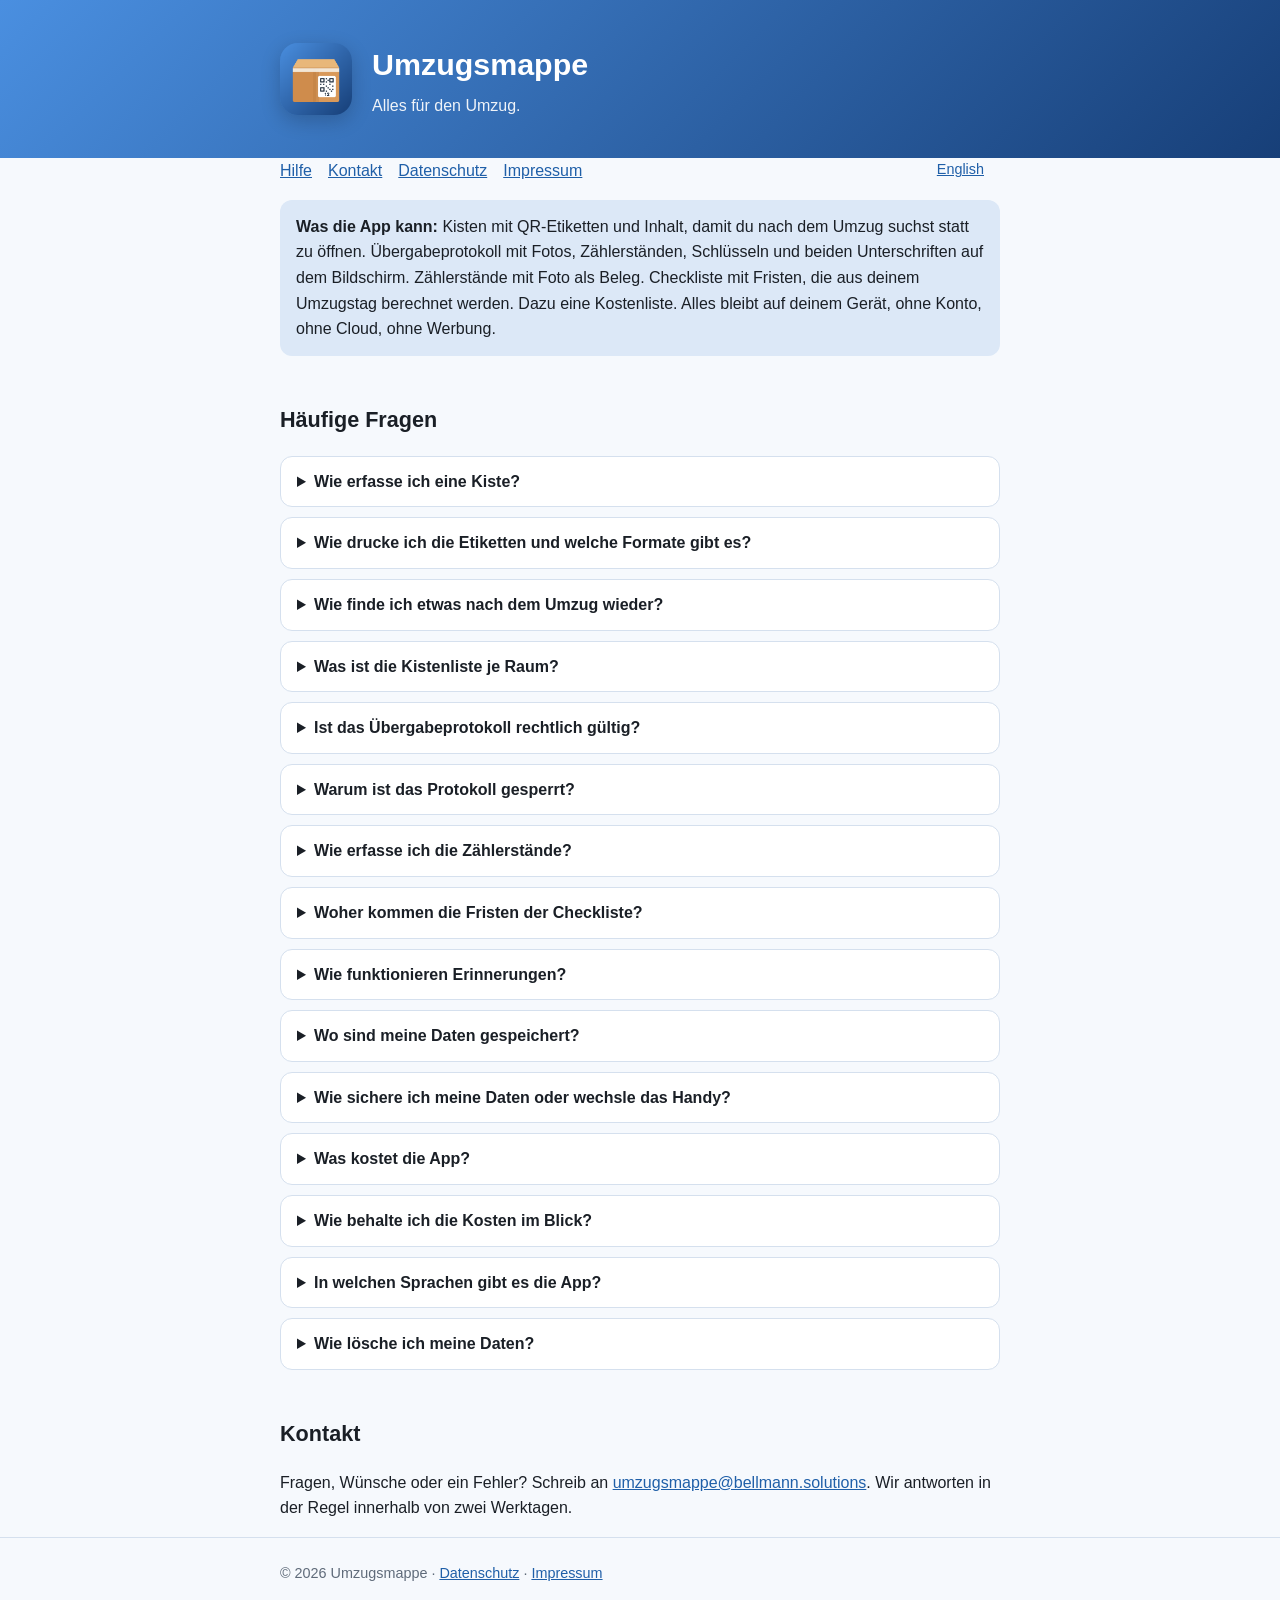
==== index.html @ b084859d "Website Umzugsmappe 2026-09-21" ====
<!doctype html>
<html lang="de">
<head>
<meta charset="utf-8">
<meta name="viewport" content="width=device-width, initial-scale=1">
<title>Umzugsmappe – Hilfe und Support</title>
<link rel="stylesheet" href="style.css">
<link rel="icon" href="icon.png">
</head>
<body>
<header><div class="wrap"><img src="icon.png" alt=""><div><h1>Umzugsmappe</h1><p>Alles für den Umzug.</p></div></div></header>
<main class="wrap">
<nav><a href="#hilfe">Hilfe</a><a href="#kontakt">Kontakt</a><a href="datenschutz.html">Datenschutz</a><a href="impressum.html">Impressum</a><span class="lang"><a href="support.html">English</a></span></nav>

<p class="note"><strong>Was die App kann:</strong> Kisten mit QR-Etiketten und Inhalt, damit du nach dem Umzug suchst statt zu öffnen. Übergabeprotokoll mit Fotos, Zählerständen, Schlüsseln und beiden Unterschriften auf dem Bildschirm. Zählerstände mit Foto als Beleg. Checkliste mit Fristen, die aus deinem Umzugstag berechnet werden. Dazu eine Kostenliste. Alles bleibt auf deinem Gerät, ohne Konto, ohne Cloud, ohne Werbung.</p>

<h2 id="hilfe">Häufige Fragen</h2>
<details><summary>Wie erfasse ich eine Kiste?</summary><p>Tippe im Reiter Kisten auf „Neue Kiste“. Die Nummer wird automatisch vergeben, du wählst den Zielraum und Kennzeichen wie „Zerbrechlich“, „Schwer“ oder „Zuerst auspacken“. Fotografiere die offene Kiste, bevor du sie zuklebst. Dann erfasse den Inhalt mit „Speichern und Inhalt erfassen“: Kamera, Name, fertig. Suchbegriffe wie „Küche, Elektro“ helfen später beim Wiederfinden. Mit „Speichern und nächsten anlegen“ geht es Schlag auf Schlag weiter, die letzte Kiste bleibt vorbelegt.</p></details>
<details><summary>Wie drucke ich die Etiketten und welche Formate gibt es?</summary><p>Unter Kisten › Menü › „Etiketten und Listen“ erstellst du ein A4-PDF. Zur Wahl stehen drei gängige Formate für Klebeetiketten: 8 je Blatt (105 × 74 mm), 12 je Blatt (105 × 48 mm) und 24 je Blatt (70 × 37 mm). Oder du druckst auf normales Papier mit Schnittlinien. Ein angefangenes Blatt nutzt du weiter, indem du die schon verbrauchten Felder am Anfang überspringst. Jedes Etikett zeigt Kistennummer, Raum, Kennzeichen und einen QR-Code. Drucken geht direkt über den Systemdialog, oder du schickst die PDF an den Computer. Etikettenbögen sind Teil von Premium.</p></details>
<details><summary>Wie finde ich etwas nach dem Umzug wieder?</summary><p>Tippe den Namen in die Suche auf dem Start, zum Beispiel „Wasserkocher“. Der Treffer zeigt die Kistennummer, den Zielraum und, wenn du es eingetragen hast, den Raum, in dem die Kiste gerade steht, etwa „Kiste 12, Küche, steht im Schlafzimmer“. Scannst du das QR-Etikett einer Kiste, öffnet sich ihr Inhalt. Markiere Kisten als angekommen oder ausgepackt, dann siehst du den Fortschritt je Raum.</p></details>
<details><summary>Was ist die Kistenliste je Raum?</summary><p>Eine PDF mit einer Seite je Raum, die du im neuen Zuhause an die Tür hängst. Darauf stehen alle Kisten, die in diesen Raum gehören, mit ihrem Inhalt. So wissen deine Helfer ohne Nachfragen, was wohin kommt. Du findest sie unter Kisten › Menü › „Etiketten und Listen“. Kistenlisten sind Teil von Premium.</p></details>
<details><summary>Ist das Übergabeprotokoll rechtlich gültig?</summary><p>Ein Übergabeprotokoll ist gesetzlich nicht vorgeschrieben. Sobald aber beide Parteien unterschreiben, hat es Urkundencharakter und dient als Beweis für den Zustand der Wohnung bei der Übergabe. Was nicht drinsteht, gilt später als nicht vorhanden. Deshalb sperrt die App das Protokoll nach beiden Unterschriften, datiert jeden Nachtrag und schreibt Datum und Uhrzeit der Unterschrift in die PDF. Beide Seiten sollten die PDF bekommen. Die App gibt keine Rechtsberatung. Bei Streit helfen Mieterverein, Anwalt oder Verbraucherzentrale.</p></details>
<details><summary>Warum ist das Protokoll gesperrt?</summary><p>Nach beiden Unterschriften darf sich nichts mehr ändern, sonst wäre das Dokument als Beweis wertlos. Deshalb lassen sich Räume, Mängel, Zählerstände und Schlüssel danach nicht mehr bearbeiten. Spätere Absprachen, zum Beispiel „Dübellöcher am 2. Juli verschlossen, vom Vermieter geprüft“, trägst du als Nachtrag ein. Jeder Nachtrag bekommt automatisch das Datum und erscheint in der PDF unter den Unterschriften.</p></details>
<details><summary>Wie erfasse ich die Zählerstände?</summary><p>Im Reiter Zähler legst du für die alte und die neue Wohnung Strom, Gas, Wasser kalt und warm, Heizung oder Wärmemengenzähler an, mit Zählernummer, Stand, Datum und einem Foto der Anzeige. Das Foto ist dein Beleg. Die Stände exportierst du als PDF oder CSV für Versorger und Vermieter, außerdem gehören sie ins Übergabeprotokoll. Mit „Am Umzugstag erinnern“ meldet sich die App morgens um 8 Uhr, bevor die Möbel kommen.</p></details>
<details><summary>Woher kommen die Fristen der Checkliste?</summary><p>Jede Aufgabe hat einen typischen Vorlauf vor oder nach dem Umzugstag, zum Beispiel die Kündigung drei Monate vorher oder die Ummeldung zwei Wochen danach. Die App rechnet daraus das konkrete Datum. Änderst du den Umzugstag, wandern die Fristen mit, außer denen, die du selbst gesetzt hast. Die deutsche Fassung nennt bei jeder Aufgabe das zugrunde liegende Gesetz oder die Quelle mit Stand 2026, etwa § 573c BGB für die Kündigungsfrist oder § 17 BMG für die Ummeldung. In den anderen Sprachen ist die Checkliste allgemein gehalten. Fristen, Gebühren und Beträge können sich ändern, prüfe sie vor Ort. Die App gibt keine Rechts- oder Steuerberatung.</p></details>
<details><summary>Wie funktionieren Erinnerungen?</summary><p>In jeder Aufgabe der Checkliste schaltest du „Erinnern“ ein, dann meldet sich die App am Fälligkeitstag um 9 Uhr. Mit „Erinnerungen für alle Fristen“ setzt du sie für alle offenen Aufgaben auf einmal. Für die Zähler gibt es die Erinnerung am Umzugstag. Alle Erinnerungen werden lokal auf deinem Gerät geplant, ein Server ist nicht beteiligt. Dafür muss die App Mitteilungen zeigen dürfen.</p></details>
<details><summary>Wo sind meine Daten gespeichert?</summary><p>Ausschließlich auf deinem Gerät. Es gibt kein Konto, keine Cloud und keinen Server. Fotos, Unterschriften und Adressen verlassen dein Handy nur, wenn du selbst eine PDF oder eine Sicherung teilst, zum Beispiel per Mail oder AirDrop. Details in der <a href="datenschutz.html">Datenschutzerklärung</a>.</p></details>
<details><summary>Wie sichere ich meine Daten oder wechsle das Handy?</summary><p>In den Einstellungen schreibt „Sicherung erstellen“ alles in eine Datei: Kisten, Inhalte, Fotos, Protokolle, Zählerstände, Checkliste und Kosten. Auf Wunsch schützt du die Datei mit einem Passwort, dann wird sie mit AES verschlüsselt. Ohne das Passwort lässt sie sich nicht wiederherstellen, also merk es dir gut. Speichere die Datei in Dateien, iCloud Drive oder per AirDrop auf dem Computer. Auf dem neuen Handy installierst du die App und wählst „Sicherung wiederherstellen“. Das Kisten-Inventar in der Datei lässt sich später in unsere App „Wo ist was?“ übernehmen, damit du auch nach dem Auspacken weißt, wo alles liegt.</p></details>
<details><summary>Was kostet die App?</summary><p>Kostenlos sind die komplette Checkliste, die Zählerstände, bis zu 10 Kisten und ein Übergabeprotokoll mit Wasserzeichen in der PDF-Vorschau. Premium schaltet unbegrenzt Kisten, Etikettenbögen, Kistenlisten je Raum und unbegrenzt Protokolle mit PDF ohne Wasserzeichen frei. Du zahlst einmalig voraussichtlich 9,99 € oder, wenn du als Vermieter oder Verwalter regelmäßig Protokolle schreibst, im Jahresabo voraussichtlich 4,99 € pro Jahr. Die endgültigen Preise stehen erst mit dem Store fest und werden dir vor dem Kauf angezeigt. Abos verwaltest und kündigst du in den Einstellungen deines App Store beziehungsweise Google-Play-Kontos. Käufe stellst du in den Einstellungen unter „Käufe wiederherstellen“ wieder her.</p></details>
<details><summary>Wie behalte ich die Kosten im Blick?</summary><p>Unter Kosten trägst du Umzugsfirma, Transporter, Kartons, Kaution, Renovierung, Nachsendeauftrag und Gebühren ein, die App zeigt die Summe. Bewahre alle Rechnungen auf, ein Teil der Umzugskosten kann steuerlich absetzbar sein. Die App gibt keine Steuerberatung.</p></details>
<details><summary>In welchen Sprachen gibt es die App?</summary><p>Deutsch, Englisch, Spanisch, Französisch, Italienisch, Portugiesisch, Niederländisch und Polnisch. Die Sprache wählst du beim ersten Start oder in den Einstellungen. Die Gesetze und Quellen in der Checkliste gibt es in der deutschen Fassung.</p></details>
<details><summary>Wie lösche ich meine Daten?</summary><p>Lösche einen Umzug in den Einstellungen unter „Umzüge“ oder entferne die App vom Gerät. Da nichts auf Servern liegt, ist damit alles weg. Schick unterschriebene Protokolle vorher als PDF an beide Seiten.</p></details>

<h2 id="kontakt">Kontakt</h2>
<p>Fragen, Wünsche oder ein Fehler? Schreib an <a href="mailto:umzugsmappe@bellmann.solutions">umzugsmappe@bellmann.solutions</a>. Wir antworten in der Regel innerhalb von zwei Werktagen.</p>
</main>
<footer><div class="wrap">© 2026 Umzugsmappe · <a href="datenschutz.html">Datenschutz</a> · <a href="impressum.html">Impressum</a></div></footer>
</body>
</html>
---- style.css ----
:root { --accent: #1F5FA8; --accent-soft: #DCE8F7; --text: #1a1f26; --muted: #5f6b7a; --bg: #F6F9FD; --line: #d5e0ee; }
* { box-sizing: border-box; }
body { margin: 0; font-family: -apple-system, BlinkMacSystemFont, "Segoe UI", Roboto, Helvetica, Arial, sans-serif; color: var(--text); background: var(--bg); line-height: 1.6; }
header { background: linear-gradient(135deg, #4A8FE0, #173F78); color: #fff; padding: 40px 20px; }
header .wrap { display: flex; align-items: center; gap: 20px; }
header img { width: 72px; height: 72px; border-radius: 18px; box-shadow: 0 6px 20px rgba(0,0,0,.2); }
header h1 { margin: 0; font-size: 1.9rem; }
header p { margin: 4px 0 0; opacity: .92; }
.wrap { max-width: 760px; margin: 0 auto; padding: 0 20px; }
main { padding: 32px 0 64px; }
h2 { margin-top: 2.2em; font-size: 1.35rem; }
h3 { margin-top: 1.6em; font-size: 1.05rem; }
details { border: 1px solid var(--line); border-radius: 12px; padding: 12px 16px; margin: 10px 0; background: #fff; }
summary { cursor: pointer; font-weight: 600; }
details p { margin: 10px 0 0; color: var(--muted); }
a { color: var(--accent); }
.note { background: var(--accent-soft); border-radius: 12px; padding: 14px 16px; }
nav a { margin-right: 16px; }
footer { color: var(--muted); font-size: .9rem; padding: 24px 0; border-top: 1px solid var(--line); }
.lang { float: right; font-size: .9rem; }
table { border-collapse: collapse; width: 100%; }
td, th { text-align: left; padding: 8px 6px; border-bottom: 1px solid var(--line); vertical-align: top; }
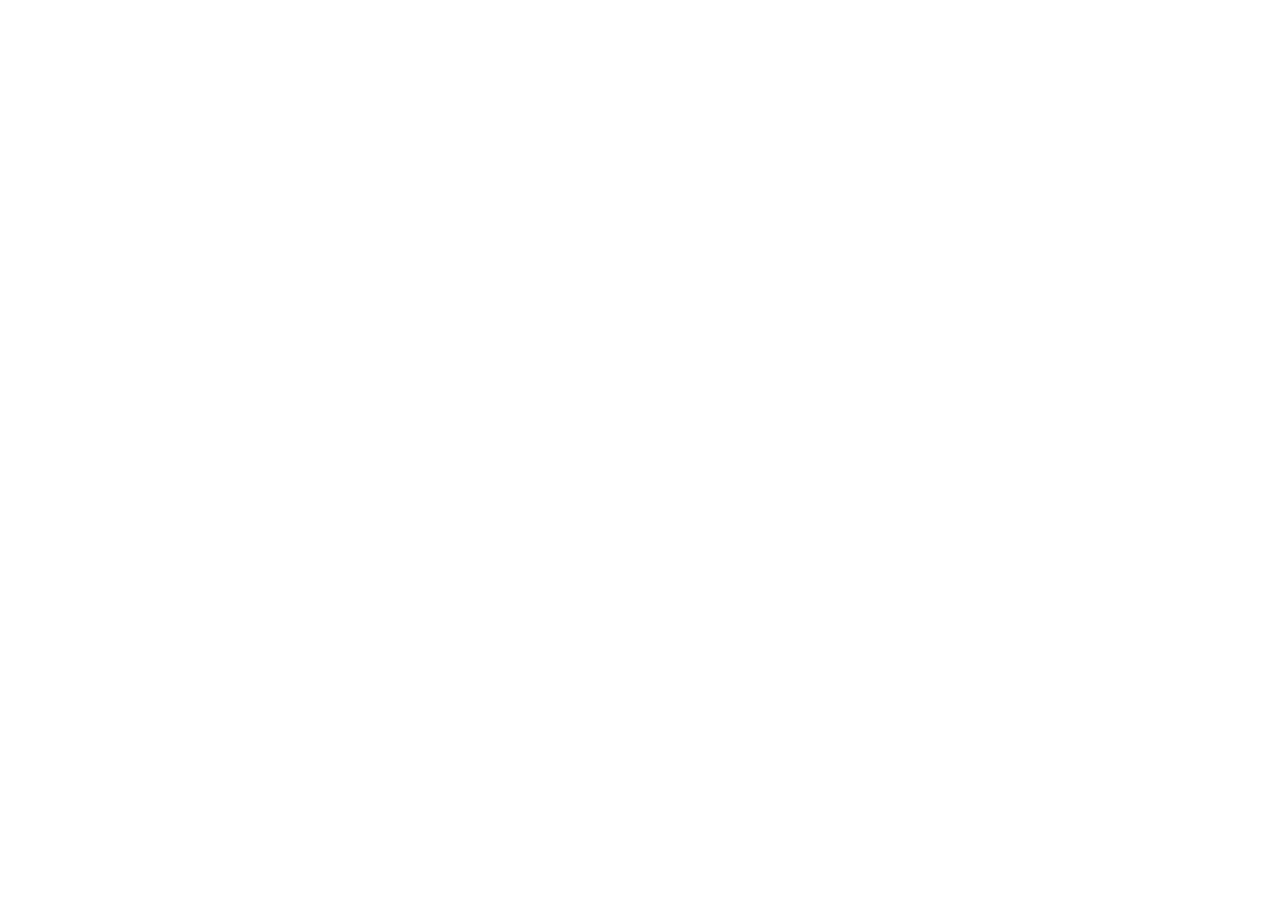
==== commit 55388b12: "Umgezogen nach bellwerk.com/umzugsmappe, alte Adressen leiten weiter" ====
--- a/index.html
+++ b/index.html
@@ -2,38 +2,13 @@
 <html lang="de">
 <head>
 <meta charset="utf-8">
-<meta name="viewport" content="width=device-width, initial-scale=1">
-<title>Umzugsmappe – Hilfe und Support</title>
-<link rel="stylesheet" href="style.css">
-<link rel="icon" href="icon.png">
+<title>Umgezogen nach bellwerk.com</title>
+<meta http-equiv="refresh" content="0; url=https://bellwerk.com/umzugsmappe/">
+<link rel="canonical" href="https://bellwerk.com/umzugsmappe/">
+<meta name="robots" content="noindex">
+<script>location.replace("https://bellwerk.com/umzugsmappe/");</script>
 </head>
 <body>
-<header><div class="wrap"><img src="icon.png" alt=""><div><h1>Umzugsmappe</h1><p>Alles für den Umzug.</p></div></div></header>
-<main class="wrap">
-<nav><a href="#hilfe">Hilfe</a><a href="#kontakt">Kontakt</a><a href="datenschutz.html">Datenschutz</a><a href="impressum.html">Impressum</a><span class="lang"><a href="support.html">English</a></span></nav>
-
-<p class="note"><strong>Was die App kann:</strong> Kisten mit QR-Etiketten und Inhalt, damit du nach dem Umzug suchst statt zu öffnen. Übergabeprotokoll mit Fotos, Zählerständen, Schlüsseln und beiden Unterschriften auf dem Bildschirm. Zählerstände mit Foto als Beleg. Checkliste mit Fristen, die aus deinem Umzugstag berechnet werden. Dazu eine Kostenliste. Alles bleibt auf deinem Gerät, ohne Konto, ohne Cloud, ohne Werbung.</p>
-
-<h2 id="hilfe">Häufige Fragen</h2>
-<details><summary>Wie erfasse ich eine Kiste?</summary><p>Tippe im Reiter Kisten auf „Neue Kiste“. Die Nummer wird automatisch vergeben, du wählst den Zielraum und Kennzeichen wie „Zerbrechlich“, „Schwer“ oder „Zuerst auspacken“. Fotografiere die offene Kiste, bevor du sie zuklebst. Dann erfasse den Inhalt mit „Speichern und Inhalt erfassen“: Kamera, Name, fertig. Suchbegriffe wie „Küche, Elektro“ helfen später beim Wiederfinden. Mit „Speichern und nächsten anlegen“ geht es Schlag auf Schlag weiter, die letzte Kiste bleibt vorbelegt.</p></details>
-<details><summary>Wie drucke ich die Etiketten und welche Formate gibt es?</summary><p>Unter Kisten › Menü › „Etiketten und Listen“ erstellst du ein A4-PDF. Zur Wahl stehen drei gängige Formate für Klebeetiketten: 8 je Blatt (105 × 74 mm), 12 je Blatt (105 × 48 mm) und 24 je Blatt (70 × 37 mm). Oder du druckst auf normales Papier mit Schnittlinien. Ein angefangenes Blatt nutzt du weiter, indem du die schon verbrauchten Felder am Anfang überspringst. Jedes Etikett zeigt Kistennummer, Raum, Kennzeichen und einen QR-Code. Drucken geht direkt über den Systemdialog, oder du schickst die PDF an den Computer. Etikettenbögen sind Teil von Premium.</p></details>
-<details><summary>Wie finde ich etwas nach dem Umzug wieder?</summary><p>Tippe den Namen in die Suche auf dem Start, zum Beispiel „Wasserkocher“. Der Treffer zeigt die Kistennummer, den Zielraum und, wenn du es eingetragen hast, den Raum, in dem die Kiste gerade steht, etwa „Kiste 12, Küche, steht im Schlafzimmer“. Scannst du das QR-Etikett einer Kiste, öffnet sich ihr Inhalt. Markiere Kisten als angekommen oder ausgepackt, dann siehst du den Fortschritt je Raum.</p></details>
-<details><summary>Was ist die Kistenliste je Raum?</summary><p>Eine PDF mit einer Seite je Raum, die du im neuen Zuhause an die Tür hängst. Darauf stehen alle Kisten, die in diesen Raum gehören, mit ihrem Inhalt. So wissen deine Helfer ohne Nachfragen, was wohin kommt. Du findest sie unter Kisten › Menü › „Etiketten und Listen“. Kistenlisten sind Teil von Premium.</p></details>
-<details><summary>Ist das Übergabeprotokoll rechtlich gültig?</summary><p>Ein Übergabeprotokoll ist gesetzlich nicht vorgeschrieben. Sobald aber beide Parteien unterschreiben, hat es Urkundencharakter und dient als Beweis für den Zustand der Wohnung bei der Übergabe. Was nicht drinsteht, gilt später als nicht vorhanden. Deshalb sperrt die App das Protokoll nach beiden Unterschriften, datiert jeden Nachtrag und schreibt Datum und Uhrzeit der Unterschrift in die PDF. Beide Seiten sollten die PDF bekommen. Die App gibt keine Rechtsberatung. Bei Streit helfen Mieterverein, Anwalt oder Verbraucherzentrale.</p></details>
-<details><summary>Warum ist das Protokoll gesperrt?</summary><p>Nach beiden Unterschriften darf sich nichts mehr ändern, sonst wäre das Dokument als Beweis wertlos. Deshalb lassen sich Räume, Mängel, Zählerstände und Schlüssel danach nicht mehr bearbeiten. Spätere Absprachen, zum Beispiel „Dübellöcher am 2. Juli verschlossen, vom Vermieter geprüft“, trägst du als Nachtrag ein. Jeder Nachtrag bekommt automatisch das Datum und erscheint in der PDF unter den Unterschriften.</p></details>
-<details><summary>Wie erfasse ich die Zählerstände?</summary><p>Im Reiter Zähler legst du für die alte und die neue Wohnung Strom, Gas, Wasser kalt und warm, Heizung oder Wärmemengenzähler an, mit Zählernummer, Stand, Datum und einem Foto der Anzeige. Das Foto ist dein Beleg. Die Stände exportierst du als PDF oder CSV für Versorger und Vermieter, außerdem gehören sie ins Übergabeprotokoll. Mit „Am Umzugstag erinnern“ meldet sich die App morgens um 8 Uhr, bevor die Möbel kommen.</p></details>
-<details><summary>Woher kommen die Fristen der Checkliste?</summary><p>Jede Aufgabe hat einen typischen Vorlauf vor oder nach dem Umzugstag, zum Beispiel die Kündigung drei Monate vorher oder die Ummeldung zwei Wochen danach. Die App rechnet daraus das konkrete Datum. Änderst du den Umzugstag, wandern die Fristen mit, außer denen, die du selbst gesetzt hast. Die deutsche Fassung nennt bei jeder Aufgabe das zugrunde liegende Gesetz oder die Quelle mit Stand 2026, etwa § 573c BGB für die Kündigungsfrist oder § 17 BMG für die Ummeldung. In den anderen Sprachen ist die Checkliste allgemein gehalten. Fristen, Gebühren und Beträge können sich ändern, prüfe sie vor Ort. Die App gibt keine Rechts- oder Steuerberatung.</p></details>
-<details><summary>Wie funktionieren Erinnerungen?</summary><p>In jeder Aufgabe der Checkliste schaltest du „Erinnern“ ein, dann meldet sich die App am Fälligkeitstag um 9 Uhr. Mit „Erinnerungen für alle Fristen“ setzt du sie für alle offenen Aufgaben auf einmal. Für die Zähler gibt es die Erinnerung am Umzugstag. Alle Erinnerungen werden lokal auf deinem Gerät geplant, ein Server ist nicht beteiligt. Dafür muss die App Mitteilungen zeigen dürfen.</p></details>
-<details><summary>Wo sind meine Daten gespeichert?</summary><p>Ausschließlich auf deinem Gerät. Es gibt kein Konto, keine Cloud und keinen Server. Fotos, Unterschriften und Adressen verlassen dein Handy nur, wenn du selbst eine PDF oder eine Sicherung teilst, zum Beispiel per Mail oder AirDrop. Details in der <a href="datenschutz.html">Datenschutzerklärung</a>.</p></details>
-<details><summary>Wie sichere ich meine Daten oder wechsle das Handy?</summary><p>In den Einstellungen schreibt „Sicherung erstellen“ alles in eine Datei: Kisten, Inhalte, Fotos, Protokolle, Zählerstände, Checkliste und Kosten. Auf Wunsch schützt du die Datei mit einem Passwort, dann wird sie mit AES verschlüsselt. Ohne das Passwort lässt sie sich nicht wiederherstellen, also merk es dir gut. Speichere die Datei in Dateien, iCloud Drive oder per AirDrop auf dem Computer. Auf dem neuen Handy installierst du die App und wählst „Sicherung wiederherstellen“. Das Kisten-Inventar in der Datei lässt sich später in unsere App „Wo ist was?“ übernehmen, damit du auch nach dem Auspacken weißt, wo alles liegt.</p></details>
-<details><summary>Was kostet die App?</summary><p>Kostenlos sind die komplette Checkliste, die Zählerstände, bis zu 10 Kisten und ein Übergabeprotokoll mit Wasserzeichen in der PDF-Vorschau. Premium schaltet unbegrenzt Kisten, Etikettenbögen, Kistenlisten je Raum und unbegrenzt Protokolle mit PDF ohne Wasserzeichen frei. Du zahlst einmalig voraussichtlich 9,99 € oder, wenn du als Vermieter oder Verwalter regelmäßig Protokolle schreibst, im Jahresabo voraussichtlich 4,99 € pro Jahr. Die endgültigen Preise stehen erst mit dem Store fest und werden dir vor dem Kauf angezeigt. Abos verwaltest und kündigst du in den Einstellungen deines App Store beziehungsweise Google-Play-Kontos. Käufe stellst du in den Einstellungen unter „Käufe wiederherstellen“ wieder her.</p></details>
-<details><summary>Wie behalte ich die Kosten im Blick?</summary><p>Unter Kosten trägst du Umzugsfirma, Transporter, Kartons, Kaution, Renovierung, Nachsendeauftrag und Gebühren ein, die App zeigt die Summe. Bewahre alle Rechnungen auf, ein Teil der Umzugskosten kann steuerlich absetzbar sein. Die App gibt keine Steuerberatung.</p></details>
-<details><summary>In welchen Sprachen gibt es die App?</summary><p>Deutsch, Englisch, Spanisch, Französisch, Italienisch, Portugiesisch, Niederländisch und Polnisch. Die Sprache wählst du beim ersten Start oder in den Einstellungen. Die Gesetze und Quellen in der Checkliste gibt es in der deutschen Fassung.</p></details>
-<details><summary>Wie lösche ich meine Daten?</summary><p>Lösche einen Umzug in den Einstellungen unter „Umzüge“ oder entferne die App vom Gerät. Da nichts auf Servern liegt, ist damit alles weg. Schick unterschriebene Protokolle vorher als PDF an beide Seiten.</p></details>
-
-<h2 id="kontakt">Kontakt</h2>
-<p>Fragen, Wünsche oder ein Fehler? Schreib an <a href="mailto:umzugsmappe@bellmann.solutions">umzugsmappe@bellmann.solutions</a>. Wir antworten in der Regel innerhalb von zwei Werktagen.</p>
-</main>
-<footer><div class="wrap">© 2026 Umzugsmappe · <a href="datenschutz.html">Datenschutz</a> · <a href="impressum.html">Impressum</a></div></footer>
+<p>Diese Seite ist umgezogen: <a href="https://bellwerk.com/umzugsmappe/">https://bellwerk.com/umzugsmappe/</a></p>
 </body>
 </html>
